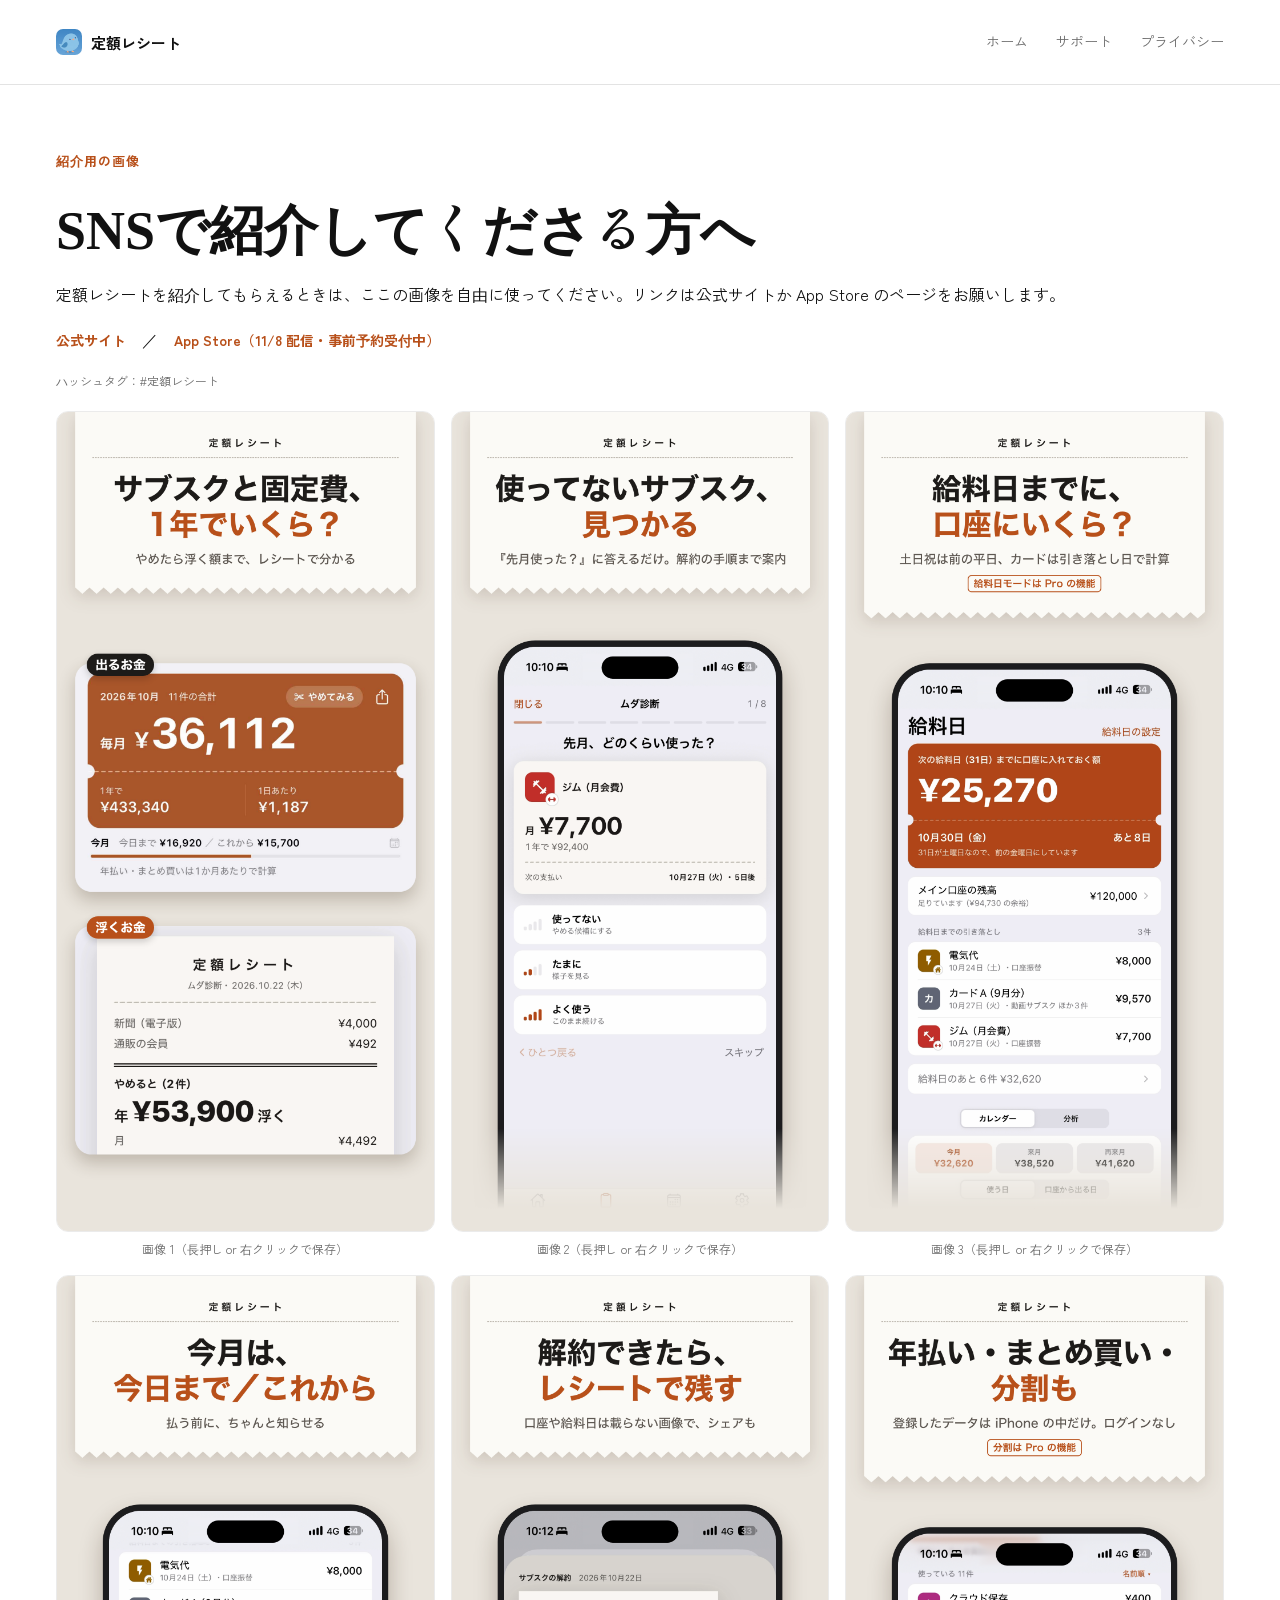
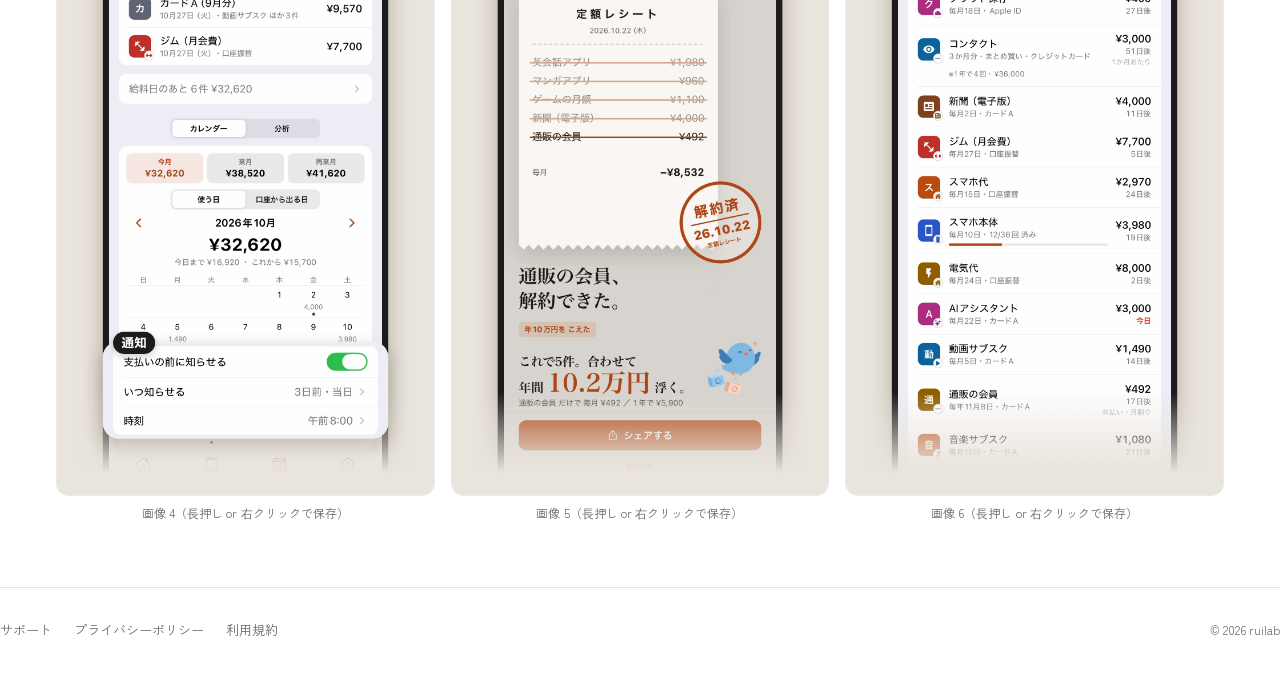
==== press.html @ 84d589d5 "公開用サイトの更新" ====
<!doctype html>
<html lang="ja">
<head>
<meta charset="utf-8">
<meta name="viewport" content="width=device-width, initial-scale=1">
<title>紹介用の画像 | 定額レシート</title>
<meta name="description" content="定額レシートを SNS などで紹介してくださる方のための画像です。">
<meta name="theme-color" content="#B8501A">
<link rel="icon" href="assets/favicon-64.png" sizes="64x64" type="image/png">
<link rel="icon" href="assets/favicon-32.png" sizes="32x32" type="image/png">
<link rel="apple-touch-icon" href="assets/apple-touch-icon.png">
<link rel="stylesheet" href="assets/style.css">
</head>
<body>

<header class="site-header">
  <div class="wrap header-inner">
    <a class="brand" href="index.html">
      <img src="assets/icon-header.png" width="32" height="32" alt="">
      <span>定額レシート</span>
    </a>
    <nav class="site-nav" aria-label="サイト内">
      <a href="index.html">ホーム</a>
      <a href="support.html">サポート</a>
      <a href="privacy.html">プライバシー</a>
    </nav>
  </div>
</header>

<main>
  <section class="section">
    <div class="wrap">
      <p class="section-kicker">紹介用の画像</p>
      <h1>SNSで紹介してくださる方へ</h1>
      <p>定額レシートを紹介してもらえるときは、ここの画像を自由に使ってください。リンクは公式サイトか App Store のページをお願いします。</p>
      <p><a class="text-link" href="index.html">公式サイト</a>　／　<a class="text-link" href="https://apps.apple.com/jp/app/id6823867185" target="_blank" rel="noopener">App Store（11/8 配信・事前予約受付中）</a></p>
      <p class="contact-sub">ハッシュタグ：#定額レシート</p>
      <div class="press-grid">
      <figure class="press-item"><a href="assets/press/01.png" target="_blank" rel="noopener"><img src="assets/press/01.png" alt="定額レシートの画面 1" loading="lazy" width="1320" height="2868"></a><figcaption>画像 1（長押し or 右クリックで保存）</figcaption></figure>
      <figure class="press-item"><a href="assets/press/02.png" target="_blank" rel="noopener"><img src="assets/press/02.png" alt="定額レシートの画面 2" loading="lazy" width="1320" height="2868"></a><figcaption>画像 2（長押し or 右クリックで保存）</figcaption></figure>
      <figure class="press-item"><a href="assets/press/03.png" target="_blank" rel="noopener"><img src="assets/press/03.png" alt="定額レシートの画面 3" loading="lazy" width="1320" height="2868"></a><figcaption>画像 3（長押し or 右クリックで保存）</figcaption></figure>
      <figure class="press-item"><a href="assets/press/04.png" target="_blank" rel="noopener"><img src="assets/press/04.png" alt="定額レシートの画面 4" loading="lazy" width="1320" height="2868"></a><figcaption>画像 4（長押し or 右クリックで保存）</figcaption></figure>
      <figure class="press-item"><a href="assets/press/05.png" target="_blank" rel="noopener"><img src="assets/press/05.png" alt="定額レシートの画面 5" loading="lazy" width="1320" height="2868"></a><figcaption>画像 5（長押し or 右クリックで保存）</figcaption></figure>
      <figure class="press-item"><a href="assets/press/06.png" target="_blank" rel="noopener"><img src="assets/press/06.png" alt="定額レシートの画面 6" loading="lazy" width="1320" height="2868"></a><figcaption>画像 6（長押し or 右クリックで保存）</figcaption></figure>
      </div>
    </div>
  </section>
</main>

<footer class="site-footer">
  <div class="wrap footer-inner">
    <div class="footer-links">
      <a href="support.html">サポート</a>
      <a href="privacy.html">プライバシーポリシー</a>
      <a href="https://www.apple.com/legal/internet-services/itunes/dev/stdeula/">利用規約</a>
    </div>
    <p class="footer-copy">&copy; 2026 ruilab</p>
  </div>
</footer>

</body>
</html>
---- assets/style.css ----
/* 定額レシート 公式サイト — 「家計の帳面」デザイン
   プレーンなHTML/CSSのみ。外部スクリプト・解析・Cookie・外部リクエストなし。
   フォントは自前ホスト（Shippori Mincho / Zen Kaku Gothic New・OFL・使用字だけのサブセット）。 */

:root {
  --ink: #111111;
  --ink-soft: #444444;
  --muted: #6b6b6b;
  --bg: #ffffff;
  --paper: #ffffff;
  --line: #e3e3e3;
  --rule: #ececec;
  --accent: #b8501a;
  --accent-ink: #ffffff;
  --lede-bg: #fafaf8;
  --font-serif: "Shippori Mincho", "Hiragino Mincho ProN", serif;
  --font-sans: "Zen Kaku Gothic New", "Hiragino Sans", "Hiragino Kaku Gothic ProN", sans-serif;
  --font-mono: "JA Mono", ui-monospace, "SF Mono", monospace;
}

@font-face {
  font-family: "Shippori Mincho";
  font-style: normal;
  font-weight: 600;
  font-display: swap;
  src: url("fonts/shippori-mincho-600-subset.woff2") format("woff2");
}
@font-face {
  font-family: "Zen Kaku Gothic New";
  font-style: normal;
  font-weight: 400;
  font-display: swap;
  src: url("fonts/zen-kaku-gothic-new-400-subset.woff2") format("woff2");
}
@font-face {
  font-family: "Zen Kaku Gothic New";
  font-style: normal;
  font-weight: 700;
  font-display: swap;
  src: url("fonts/zen-kaku-gothic-new-700-subset.woff2") format("woff2");
}

* {
  box-sizing: border-box;
}
html {
  -webkit-text-size-adjust: 100%;
}
body {
  margin: 0;
  background: var(--bg);
  color: var(--ink);
  font-family: var(--font-sans);
  font-size: 16px;
  line-height: 1.8;
  -webkit-font-smoothing: antialiased;
  /* 日本語の行送り：単語の途中では折り返さない。長い英単語やURLだけ必要なら折る */
  word-break: keep-all;
  overflow-wrap: anywhere;
}
img {
  max-width: 100%;
  height: auto;
  display: block;
}
a {
  color: inherit;
  text-decoration: none;
}
a:focus-visible,
summary:focus-visible,
button:focus-visible {
  outline: 2px solid var(--accent);
  outline-offset: 3px;
  border-radius: 4px;
}

.wrap {
  width: 100%;
  max-width: 1280px;
  margin: 0 auto;
  padding: 0 20px;
}
@media (min-width: 640px) {
  .wrap {
    padding: 0 56px;
  }
}
.wrap-narrow {
  max-width: 936px;
}

h1,
h2 {
  margin: 0;
  color: var(--ink);
  text-wrap: balance;
}
h1 {
  font-family: var(--font-serif);
  font-weight: 600;
  font-size: clamp(28px, 6vw, 54px);
  line-height: 1.4;
}
h2 {
  font-family: var(--font-sans);
  font-weight: 700;
}
.mono {
  font-family: var(--font-mono);
}

/* ---------- header ---------- */

.site-header {
  padding: 20px 0;
}
.header-inner {
  display: flex;
  align-items: center;
  justify-content: space-between;
  gap: 12px;
}
.brand {
  display: flex;
  align-items: center;
  gap: 9px;
  font-weight: 700;
  font-size: 15px;
  min-height: 44px;
}
.brand img {
  width: 26px;
  height: 26px;
  border-radius: 7px;
}
.site-nav {
  display: flex;
  gap: 16px;
  font-size: 12px;
}
@media (min-width: 640px) {
  .site-nav {
    gap: 28px;
    font-size: 14px;
  }
}
.site-nav a {
  display: inline-flex;
  align-items: center;
  min-height: 44px;
  color: var(--muted);
}
.site-nav a[aria-current="page"] {
  color: var(--ink);
  font-weight: 700;
  border-bottom: 2px solid var(--accent);
}

/* ---------- hero band（罫線はここだけ） ---------- */

.hero-band {
  background-color: var(--bg);
  background-image: repeating-linear-gradient(to bottom, transparent 0 43px, var(--rule) 43px 44px);
  border-bottom: 1px solid var(--line);
}
.hero {
  padding: 6px 0 44px;
}
.hero-grid {
  display: grid;
  gap: 32px;
}
@media (min-width: 900px) {
  .hero-grid {
    grid-template-columns: 1.1fr 0.9fr;
    align-items: start;
    gap: 20px;
  }
}
.hero-kicker {
  font-size: 12px;
  font-weight: 700;
  color: var(--accent);
  margin: 0 0 14px;
}
@media (min-width: 900px) {
  .hero-kicker {
    font-size: 14px;
  }
}
.hero-rule {
  width: 52px;
  height: 4px;
  background: var(--accent);
  border: 0;
  margin: 18px 0;
}
@media (min-width: 900px) {
  .hero-rule {
    width: 64px;
    margin: 22px 0;
  }
}
.hero-sub {
  font-size: 15px;
  color: var(--ink-soft);
  line-height: 1.9;
  margin: 0 0 14px;
}
@media (min-width: 900px) {
  .hero-sub {
    font-size: 17px;
    line-height: 2;
    max-width: 460px;
    margin-bottom: 24px;
  }
}
.hero-storenote {
  font-size: 12px;
  color: var(--muted);
  margin: 0 0 18px;
}
@media (min-width: 900px) {
  .hero-storenote {
    margin-bottom: 10px;
  }
}
.hero-footnote {
  display: flex;
  align-items: center;
  gap: 14px;
  font-size: 12px;
  color: var(--muted);
}
.hero-footnote .dash {
  width: 36px;
  height: 1px;
  background: #ddd;
  flex: none;
}

/* mobile: 絵が先、文は後（見た目だけ。読み上げ順は文が先のまま） */
.hero-visual {
  order: -1;
}
@media (min-width: 900px) {
  .hero-visual {
    order: 0;
  }
}

.frag-crop {
  overflow: hidden;
}
.receipt-frag {
  width: 100%;
  max-width: 340px;
  background: var(--paper);
  border: 1px solid var(--line);
  box-shadow: 0 16px 34px -22px rgba(0, 0, 0, 0.3);
  padding: 22px 0 0 20px;
}
@media (min-width: 900px) {
  .receipt-frag {
    max-width: 390px;
    margin-left: 30px;
    box-shadow: -20px 30px 60px -36px rgba(0, 0, 0, 0.22);
    padding: 34px 0 0 32px;
  }
}
.frag-label {
  font-size: 12px;
  letter-spacing: 0.16em;
  color: var(--muted);
  margin-bottom: 12px;
  padding-right: 20px;
}
@media (min-width: 900px) {
  .frag-label {
    font-size: 13px;
    padding-right: 32px;
    margin-bottom: 16px;
  }
}
.frag-line {
  display: flex;
  justify-content: space-between;
  gap: 12px;
  font-size: 13px;
  padding: 7px 20px 7px 0;
}
.frag-line + .frag-line {
  border-top: 1px dashed var(--line);
}
@media (min-width: 900px) {
  .frag-line {
    font-size: 14px;
    padding: 8px 32px 8px 0;
  }
}
.frag-cancel {
  color: var(--muted);
  text-decoration: line-through;
}
.frag-total {
  display: flex;
  justify-content: space-between;
  align-items: baseline;
  gap: 12px;
  padding: 14px 20px;
  background: var(--accent);
  margin-top: 4px;
}
@media (min-width: 900px) {
  .frag-total {
    padding: 16px 32px;
  }
}
.frag-total span {
  font-weight: 700;
  font-size: 13px;
  color: var(--accent-ink);
}
.frag-total b {
  font-size: 20px;
  font-weight: 700;
  color: var(--accent-ink);
}
@media (min-width: 900px) {
  .frag-total b {
    font-size: 26px;
  }
}

.seal {
  width: 70px;
  height: 70px;
  position: relative;
  margin: 20px 0 0 4px;
}
@media (min-width: 900px) {
  .seal {
    width: 100px;
    height: 100px;
    margin: 26px 0 0 30px;
  }
}
.seal-ring {
  position: absolute;
  inset: 0;
  border: 2px solid var(--accent);
  border-radius: 999px;
  opacity: 0.85;
}
.seal img {
  position: absolute;
  inset: 9px;
}
@media (min-width: 900px) {
  .seal img {
    inset: 13px;
  }
}

/* ---------- sections（無地） ---------- */

.section {
  padding: 40px 0;
  border-top: 1px solid var(--line);
}
@media (min-width: 900px) {
  .section {
    padding: 64px 0;
  }
}
.section.no-border {
  border-top: 0;
}
.section-kicker {
  font-size: 12px;
  font-weight: 700;
  letter-spacing: 0.08em;
  color: var(--accent);
  margin: 0 0 14px;
}
@media (min-width: 900px) {
  .section-kicker {
    font-size: 13px;
    margin-bottom: 16px;
  }
}

/* ---------- できること ---------- */

.feat-area {
  display: grid;
  gap: 32px;
}
@media (min-width: 900px) {
  .feat-area {
    grid-template-columns: 1.3fr 0.7fr;
    gap: 48px;
    align-items: start;
  }
}
.feat-row {
  display: flex;
  gap: 16px;
  padding: 22px 0;
  border-top: 1px dashed var(--line);
}
.feat-row:first-child {
  padding-top: 0;
  border-top: 0;
}
@media (min-width: 900px) {
  .feat-row {
    gap: 32px;
    padding: 30px 0;
  }
  .feat-row:first-child {
    padding-bottom: 30px;
  }
}
.feat-num {
  flex: none;
  width: 38px;
  height: 38px;
  border-radius: 999px;
  background: var(--accent);
  color: var(--accent-ink);
  display: flex;
  align-items: center;
  justify-content: center;
  font-size: 13px;
  font-weight: 700;
}
@media (min-width: 900px) {
  .feat-num {
    width: 46px;
    height: 46px;
    font-size: 16px;
  }
}
.feat-body h2 {
  font-size: 18px;
  margin: 0 0 8px;
}
@media (min-width: 900px) {
  .feat-body h2 {
    font-size: 22px;
    margin-bottom: 10px;
  }
}
.feat-body p {
  font-size: 14px;
  color: var(--ink-soft);
  line-height: 1.8;
  margin: 0;
}
@media (min-width: 900px) {
  .feat-body p {
    font-size: 15px;
    line-height: 1.85;
  }
}

.chip-panel {
  background: var(--lede-bg);
  border: 1px solid var(--line);
  padding: 24px 22px;
}
@media (min-width: 900px) {
  .chip-panel {
    padding: 28px 26px;
    margin-top: 4px;
  }
}
.chip-panel .section-kicker {
  color: var(--muted);
}
.chip-list {
  display: flex;
  flex-direction: column;
  gap: 10px;
  margin: 0 0 16px;
}
.chip {
  display: inline-flex;
  align-items: center;
  min-height: 38px;
  padding: 0 16px;
  border-radius: 999px;
  border: 1px solid #ddd;
  color: var(--ink-soft);
  font-size: 14px;
  width: fit-content;
}
.chip.is-on {
  border-color: var(--accent);
  background: var(--accent);
  color: var(--accent-ink);
  font-weight: 700;
}
.chip-caption {
  font-size: 13px;
  color: var(--muted);
  line-height: 1.8;
  margin: 0;
}

/* ---------- 使い方 ---------- */

.steps {
  display: grid;
  gap: 22px;
}
@media (min-width: 900px) {
  .steps {
    grid-template-columns: repeat(3, 1fr);
    gap: 28px;
  }
}
.step-num {
  width: 34px;
  height: 34px;
  border-radius: 999px;
  border: 2px solid var(--accent);
  color: var(--accent);
  display: flex;
  align-items: center;
  justify-content: center;
  font-weight: 700;
  margin-bottom: 10px;
}
@media (min-width: 900px) {
  .step-num {
    width: 40px;
    height: 40px;
    margin-bottom: 16px;
  }
}
.step h2 {
  font-size: 16px;
  margin: 0 0 6px;
}
@media (min-width: 900px) {
  .step h2 {
    font-size: 17px;
    margin-bottom: 8px;
  }
}
.step p {
  font-size: 13px;
  color: var(--ink-soft);
  line-height: 1.8;
  margin: 0;
}
@media (min-width: 900px) {
  .step p {
    font-size: 14px;
  }
}

/* ---------- 安心 / Pro（2カラム） ---------- */

.two-col {
  display: grid;
  gap: 40px;
}
@media (min-width: 900px) {
  .two-col {
    grid-template-columns: 1fr 1fr;
    gap: 60px;
    align-items: start;
  }
}
.two-col h2 {
  font-size: 22px;
  margin: 0 0 12px;
}
@media (min-width: 900px) {
  .two-col h2 {
    font-size: 28px;
    margin-bottom: 14px;
  }
}
.two-col p {
  font-size: 14px;
  color: var(--ink-soft);
  line-height: 1.85;
  margin: 0 0 14px;
}
@media (min-width: 900px) {
  .two-col p {
    font-size: 15px;
    line-height: 1.9;
  }
}
.text-link {
  color: var(--accent);
  font-weight: 700;
  font-size: 14px;
}

.price-line {
  display: flex;
  justify-content: space-between;
  align-items: baseline;
  gap: 12px;
  padding: 12px 0;
  font-size: 14px;
  border-bottom: 1px dashed var(--line);
}
@media (min-width: 900px) {
  .price-line {
    padding: 14px 0;
    font-size: 15px;
  }
}
.price-line b {
  font-family: var(--font-mono);
  font-size: 15px;
}
.price-fill {
  display: flex;
  justify-content: space-between;
  align-items: baseline;
  gap: 12px;
  padding: 16px 18px;
  background: var(--accent);
  margin-top: 4px;
}
@media (min-width: 900px) {
  .price-fill {
    padding: 18px 24px;
  }
}
.price-fill span {
  color: var(--accent-ink);
  font-weight: 700;
  font-size: 14px;
}
@media (min-width: 900px) {
  .price-fill span {
    font-size: 16px;
  }
}
.price-fill b {
  color: var(--accent-ink);
  font-family: var(--font-mono);
  font-size: 20px;
  font-weight: 700;
}
@media (min-width: 900px) {
  .price-fill b {
    font-size: 26px;
  }
}
.price-note {
  font-size: 12px;
  color: var(--muted);
  line-height: 1.8;
  margin-top: 14px;
}
@media (min-width: 900px) {
  .price-note {
    font-size: 13px;
    margin-top: 16px;
  }
}

/* ---------- 困ったときは ---------- */

.section-center {
  text-align: center;
}
.section-center h2 {
  font-size: 20px;
  margin: 0 0 12px;
}
@media (min-width: 900px) {
  .section-center h2 {
    font-size: 24px;
    margin-bottom: 14px;
  }
}

/* ---------- アプリの画面（今は非表示。撮影モードの画像が揃ったらコメントを外す） ---------- */

.app-shots {
  display: flex;
  flex-direction: column;
  gap: 20px;
  align-items: center;
}
@media (min-width: 900px) {
  .app-shots {
    flex-direction: row;
    gap: 40px;
  }
}
.shot-slot {
  width: 100%;
  max-width: 240px;
  height: 420px;
  border: 2px dashed #cfcfcf;
  border-radius: 18px;
  display: flex;
  align-items: center;
  justify-content: center;
  text-align: center;
  color: #999;
  font-size: 12px;
  padding: 16px;
}
@media (min-width: 900px) {
  .shot-slot {
    width: 220px;
    height: 460px;
    font-size: 13px;
  }
}
.badge-slot {
  width: 160px;
  height: 46px;
  border: 2px dashed #cfcfcf;
  border-radius: 8px;
  display: flex;
  align-items: center;
  justify-content: center;
  color: #999;
  font-size: 10px;
  text-align: center;
  padding: 6px;
}

/* ---------- 表示切り替え（PC/モバイルで文量を変える） ---------- */

.only-pc {
  display: none;
}
.only-mobile {
  display: block;
}
@media (min-width: 900px) {
  .only-pc {
    display: block;
  }
  .only-mobile {
    display: none;
  }
}

/* ---------- Pro カードの内訳リスト ---------- */

.pro-list {
  list-style: none;
  margin: 0 0 18px;
  padding: 0;
  display: flex;
  flex-direction: column;
  gap: 8px;
}
.pro-list li {
  font-size: 13px;
  color: var(--ink-soft);
  padding-left: 18px;
  position: relative;
  line-height: 1.7;
}
@media (min-width: 900px) {
  .pro-list li {
    font-size: 14px;
  }
}
.pro-list li::before {
  content: "";
  position: absolute;
  left: 0;
  top: 0.6em;
  width: 7px;
  height: 7px;
  border-radius: 999px;
  background: var(--accent);
}

/* ---------- footer ---------- */

.site-footer {
  border-top: 1px solid var(--line);
}
.footer-inner {
  padding: 24px 0 36px;
  display: flex;
  flex-direction: column;
  gap: 14px;
}
@media (min-width: 900px) {
  .footer-inner {
    padding: 30px 0 50px;
    flex-direction: row;
    justify-content: space-between;
    align-items: center;
  }
}
.footer-links {
  display: flex;
  gap: 18px;
  flex-wrap: wrap;
  font-size: 12px;
}
@media (min-width: 900px) {
  .footer-links {
    gap: 22px;
    font-size: 13px;
  }
}
.footer-links a {
  color: var(--muted);
}
.footer-copy {
  font-size: 12px;
  color: var(--muted);
  margin: 0;
}
@media (min-width: 900px) {
  .footer-copy {
    font-size: 12px;
  }
}

/* ---------- page head（プライバシー・サポート） ---------- */

.page-head {
  padding: 14px 0 32px;
}
@media (min-width: 900px) {
  .page-head {
    padding: 20px 0 50px;
  }
}
.page-head-flex {
  display: flex;
  align-items: flex-start;
  gap: 30px;
}
.page-head img {
  width: 56px;
  margin-bottom: 16px;
}
@media (min-width: 900px) {
  .page-head img {
    width: 84px;
    margin-bottom: 0;
  }
}
.page-meta {
  font-size: 12px;
  color: var(--muted);
  margin: 0 0 20px;
}
@media (min-width: 900px) {
  .page-meta {
    font-size: 13px;
    margin-bottom: 26px;
  }
}
.lede {
  font-size: 14px;
  color: var(--ink-soft);
  line-height: 1.85;
  margin: 0;
}
@media (min-width: 900px) {
  .lede {
    font-size: 16px;
    line-height: 1.9;
    max-width: 560px;
  }
}
.lede-box {
  padding: 18px;
  border-left: 3px solid var(--accent);
  background: var(--lede-bg);
}
@media (min-width: 900px) {
  .lede-box {
    padding: 22px 24px;
  }
}
.lede-box .lede {
  max-width: none;
}
.lede a,
.page-head .lede a {
  color: var(--accent);
  font-weight: 700;
}

/* ---------- プライバシー：番号セクション ---------- */

.policy-sec {
  display: flex;
  gap: 14px;
  padding: 22px 0;
  border-top: 1px dashed var(--line);
}
.policy-sec:first-child {
  border-top: 0;
  padding-top: 0;
}
@media (min-width: 900px) {
  .policy-sec {
    gap: 26px;
    padding: 30px 0;
  }
}
.policy-num {
  flex: none;
  width: 32px;
  height: 32px;
  border-radius: 999px;
  background: var(--accent);
  color: var(--accent-ink);
  display: flex;
  align-items: center;
  justify-content: center;
  font-size: 12px;
  font-weight: 700;
  font-family: var(--font-mono);
  margin-top: 2px;
}
@media (min-width: 900px) {
  .policy-num {
    width: 38px;
    height: 38px;
    font-size: 13px;
  }
}
.policy-body h2 {
  font-size: 16px;
  margin: 0 0 10px;
}
@media (min-width: 900px) {
  .policy-body h2 {
    font-size: 19px;
    margin-bottom: 12px;
  }
}
.policy-body p,
.policy-body li {
  font-size: 14px;
  color: var(--ink-soft);
  line-height: 1.85;
  margin: 0 0 10px;
}
@media (min-width: 900px) {
  .policy-body p,
  .policy-body li {
    font-size: 15px;
    line-height: 1.9;
    margin-bottom: 12px;
  }
}
.policy-body p:last-child,
.policy-body li:last-child {
  margin-bottom: 0;
}
.policy-body ul {
  margin: 0 0 10px;
  padding-left: 1.1em;
}
@media (min-width: 900px) {
  .policy-body ul {
    margin-bottom: 12px;
  }
}
.policy-body strong {
  color: var(--ink);
}
.policy-body a {
  color: var(--accent);
  font-weight: 700;
}

/* ---------- サポート：よくある質問 ---------- */

.faq-item {
  border-top: 1px dashed var(--line);
  padding: 16px 0;
}
.faq-item:first-of-type {
  border-top: 1px solid var(--line);
}
@media (min-width: 900px) {
  .faq-item {
    padding: 20px 0;
  }
}
.faq-item summary {
  font-size: 14px;
  font-weight: 700;
  cursor: pointer;
  list-style: none;
  display: flex;
  justify-content: space-between;
  align-items: center;
  gap: 12px;
  min-height: 44px;
}
@media (min-width: 900px) {
  .faq-item summary {
    font-size: 16px;
    gap: 16px;
  }
}
.faq-item summary::-webkit-details-marker {
  display: none;
}
.faq-item summary::after {
  content: "+";
  flex: none;
  width: 22px;
  height: 22px;
  border-radius: 999px;
  background: var(--lede-bg);
  color: var(--accent);
  font-size: 14px;
  display: flex;
  align-items: center;
  justify-content: center;
}
@media (min-width: 900px) {
  .faq-item summary::after {
    width: 26px;
    height: 26px;
    font-size: 16px;
  }
}
.faq-item[open] summary::after {
  content: "\2013";
}
.faq-ans {
  font-size: 13px;
  color: var(--ink-soft);
  line-height: 1.85;
  padding-top: 12px;
}
@media (min-width: 900px) {
  .faq-ans {
    font-size: 14px;
    max-width: 680px;
  }
}
.faq-ans p {
  margin: 0 0 9px;
}
.faq-ans p:last-child {
  margin-bottom: 0;
}

.contact-card {
  text-align: center;
  padding: 34px 22px;
  background: var(--lede-bg);
  border: 1px solid var(--line);
}
@media (min-width: 900px) {
  .contact-card {
    padding: 48px 40px;
  }
}
.contact-card p {
  font-size: 13px;
  color: var(--ink-soft);
  margin: 0 0 20px;
}
@media (min-width: 900px) {
  .contact-card p {
    font-size: 14px;
    margin-bottom: 22px;
  }
}
.btn-primary {
  display: inline-flex;
  align-items: center;
  justify-content: center;
  min-height: 50px;
  padding: 0 26px;
  background: var(--accent);
  color: var(--accent-ink);
  font-weight: 700;
  font-size: 15px;
  border-radius: 4px;
}
@media (min-width: 900px) {
  .btn-primary {
    min-height: 52px;
    padding: 0 30px;
    font-size: 16px;
  }
}
.tester-ctas {
  display: flex;
  flex-wrap: wrap;
  justify-content: center;
  gap: 12px;
}
.btn-outline {
  background: transparent;
  color: var(--accent);
  border: 1px solid var(--accent);
}
.contact-sub {
  font-size: 12px !important;
  color: var(--muted) !important;
  margin: 16px 0 0 !important;
}
@media (min-width: 900px) {
  .contact-sub {
    font-size: 12px !important;
  }
}
.contact-sub a {
  color: var(--muted);
  text-decoration: underline;
}

/* 10/26 事前予約のボタン（ヒーロー） */
.hero-cta { margin: -6px 0 18px; }

/* 10/26 紹介用の画像ページ */
.press-grid { display: grid; grid-template-columns: repeat(2, minmax(0, 1fr)); gap: 16px; margin-top: 20px; }
@media (min-width: 900px) { .press-grid { grid-template-columns: repeat(3, minmax(0, 1fr)); } }
.press-item { margin: 0; }
.press-item img { width: 100%; height: auto; display: block; border-radius: 12px; border: 1px solid rgba(0,0,0,.08); }
.press-item figcaption { font-size: 12px; color: var(--muted); margin-top: 6px; text-align: center; }
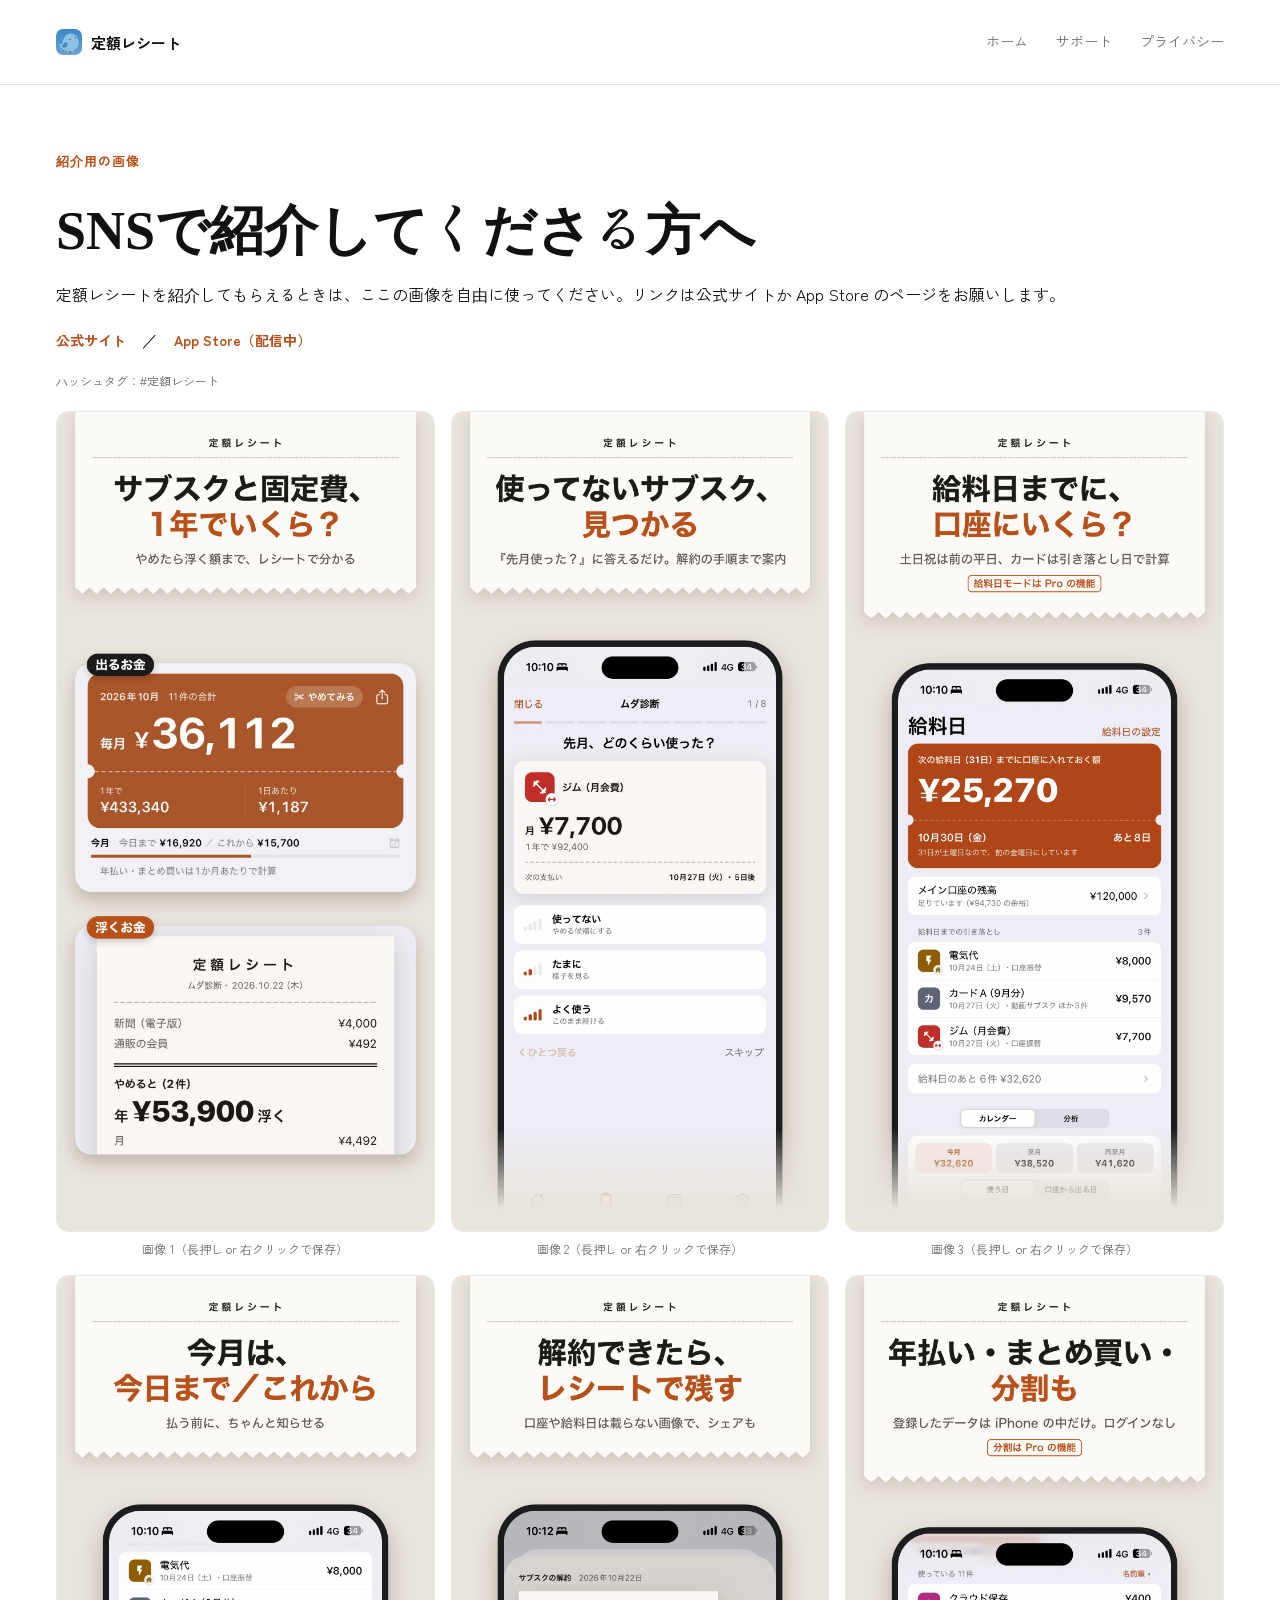
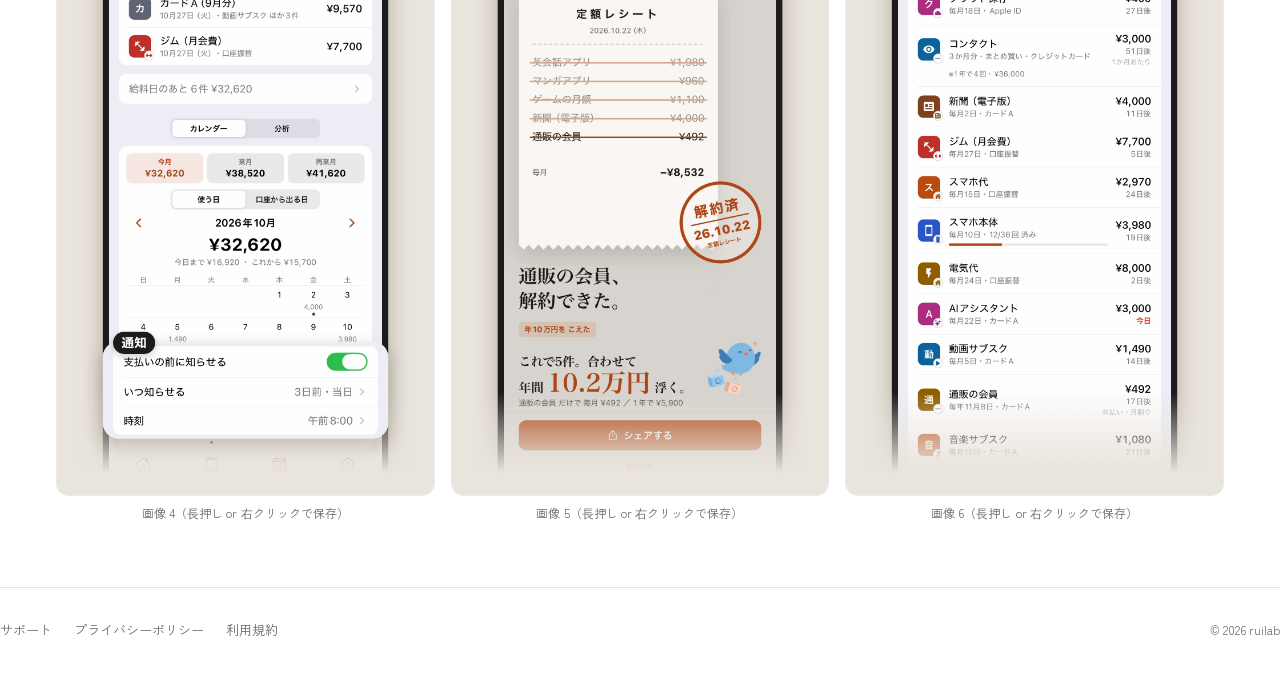
==== commit 0a228ed4: "公開用サイトの更新" ====
--- a/press.html
+++ b/press.html
@@ -33,7 +33,7 @@
       <p class="section-kicker">紹介用の画像</p>
       <h1>SNSで紹介してくださる方へ</h1>
       <p>定額レシートを紹介してもらえるときは、ここの画像を自由に使ってください。リンクは公式サイトか App Store のページをお願いします。</p>
-      <p><a class="text-link" href="index.html">公式サイト</a>　／　<a class="text-link" href="https://apps.apple.com/jp/app/id6823867185" target="_blank" rel="noopener">App Store（11/8 配信・事前予約受付中）</a></p>
+      <p><a class="text-link" href="index.html">公式サイト</a>　／　<a class="text-link" href="https://apps.apple.com/jp/app/%E5%AE%9A%E9%A1%8D%E3%83%AC%E3%82%B7%E3%83%BC%E3%83%88-%E3%82%B5%E3%83%96%E3%82%B9%E3%82%AF%E7%AE%A1%E7%90%86/id6823867185" target="_blank" rel="noopener">App Store（配信中）</a></p>
       <p class="contact-sub">ハッシュタグ：#定額レシート</p>
       <div class="press-grid">
       <figure class="press-item"><a href="assets/press/01.png" target="_blank" rel="noopener"><img src="assets/press/01.png" alt="定額レシートの画面 1" loading="lazy" width="1320" height="2868"></a><figcaption>画像 1（長押し or 右クリックで保存）</figcaption></figure>
